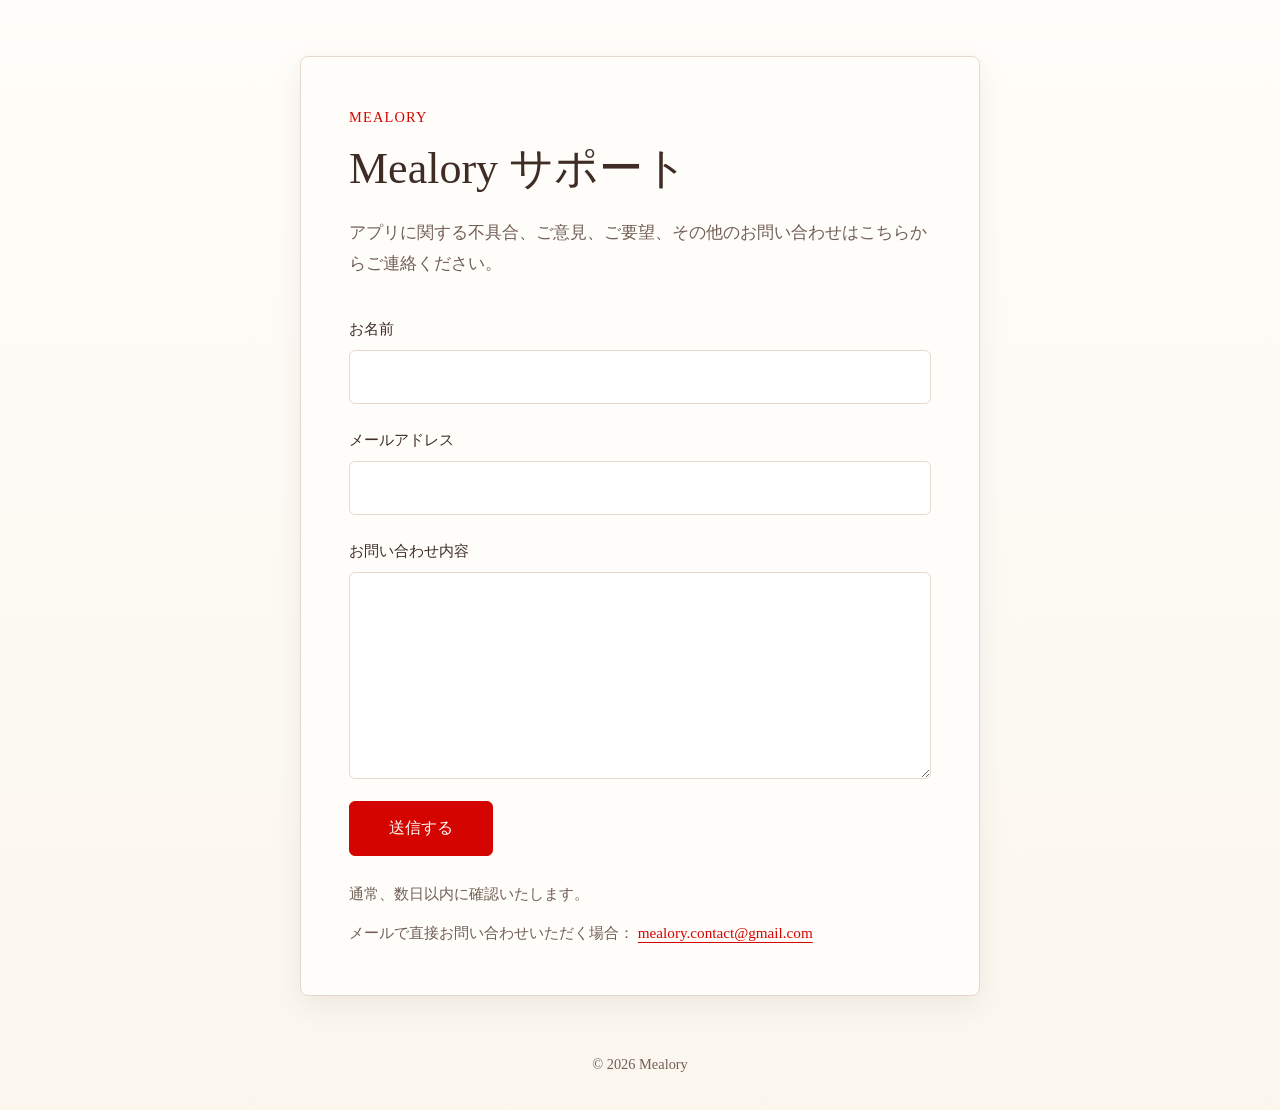
==== index.html @ 53781580 "Add Mealory support page" ====
<!DOCTYPE html>
<html lang="ja">
<head>
  <meta charset="UTF-8">
  <meta name="viewport" content="width=device-width, initial-scale=1.0">
  <title>Mealory サポート</title>
  <link rel="stylesheet" href="style.css">
</head>
<body>
  <main class="support-page">
    <section class="support-card" aria-labelledby="support-title">
      <p class="brand-label">Mealory</p>
      <h1 id="support-title">Mealory サポート</h1>

      <!-- ページ説明文を変更する場合は、下記の文言を編集してください。 -->
      <p class="lead">
        アプリに関する不具合、ご意見、ご要望、その他のお問い合わせはこちらからご連絡ください。
      </p>

      <!--
        お問い合わせ先メールアドレスを変更する場合は、
        下記 form の action と、直接メール用リンクの mailto を編集してください。
        現在の送信先: mealory.contact@gmail.com
      -->
      <form
        class="contact-form"
        action="mailto:mealory.contact@gmail.com?subject=Mealory%E3%81%B8%E3%81%AE%E3%81%8A%E5%95%8F%E3%81%84%E5%90%88%E3%82%8F%E3%81%9B"
        method="post"
        enctype="text/plain"
      >
        <div class="form-field">
          <label for="name">お名前</label>
          <input type="text" id="name" name="お名前" autocomplete="name" required>
        </div>

        <div class="form-field">
          <label for="email">メールアドレス</label>
          <input type="email" id="email" name="メールアドレス" autocomplete="email" required>
        </div>

        <div class="form-field">
          <label for="message">お問い合わせ内容</label>
          <textarea id="message" name="お問い合わせ内容" rows="7" required></textarea>
        </div>

        <button type="submit">送信する</button>
      </form>

      <!-- 対応目安の文言を変更する場合は、下記を編集してください。 -->
      <p class="note">通常、数日以内に確認いたします。</p>

      <p class="direct-mail">
        メールで直接お問い合わせいただく場合：
        <a href="mailto:mealory.contact@gmail.com?subject=Mealory%E3%81%B8%E3%81%AE%E3%81%8A%E5%95%8F%E3%81%84%E5%90%88%E3%82%8F%E3%81%9B">
          mealory.contact@gmail.com
        </a>
      </p>
    </section>
  </main>

  <footer class="site-footer">
    <p>© 2026 Mealory</p>
  </footer>
</body>
</html>
---- style.css ----
:root {
  --color-main: #d40500;
  --color-text: #3f2d25;
  --color-muted: #715f55;
  --color-border: #e5d9ce;
  --color-surface: #fffdf9;
  --color-background: #fbf7ef;
  --shadow-soft: 0 10px 28px rgba(77, 45, 32, 0.08);
}

* {
  box-sizing: border-box;
}

html {
  min-height: 100%;
}

body {
  margin: 0;
  min-height: 100vh;
  color: var(--color-text);
  font-family: Georgia, "Hiragino Mincho ProN", "Yu Mincho", "Times New Roman", serif;
  line-height: 1.8;
  background: linear-gradient(180deg, #fffdf9 0%, var(--color-background) 100%);
}

.support-page {
  display: flex;
  align-items: center;
  justify-content: center;
  min-height: calc(100vh - 96px);
  padding: 56px 20px 32px;
}

.support-card {
  width: min(100%, 680px);
  padding: 48px;
  border: 1px solid var(--color-border);
  border-radius: 8px;
  background: var(--color-surface);
  box-shadow: var(--shadow-soft);
}

.brand-label {
  margin: 0 0 8px;
  color: var(--color-main);
  font-size: 0.9rem;
  letter-spacing: 0.08em;
  text-transform: uppercase;
}

h1 {
  margin: 0;
  color: var(--color-text);
  font-size: clamp(2rem, 4vw, 2.75rem);
  font-weight: 500;
  line-height: 1.35;
}

.lead {
  margin: 20px 0 36px;
  color: var(--color-muted);
  font-size: 1.05rem;
}

.contact-form {
  display: grid;
  gap: 22px;
}

.form-field {
  display: grid;
  gap: 8px;
}

label {
  color: var(--color-text);
  font-size: 0.95rem;
}

input,
textarea {
  width: 100%;
  border: 1px solid var(--color-border);
  border-radius: 6px;
  padding: 13px 14px;
  color: var(--color-text);
  font: inherit;
  line-height: 1.6;
  background: #fff;
}

textarea {
  min-height: 160px;
  resize: vertical;
}

input:focus,
textarea:focus {
  outline: 2px solid rgba(212, 5, 0, 0.16);
  border-color: var(--color-main);
}

button {
  justify-self: start;
  min-width: 144px;
  border: 1px solid var(--color-main);
  border-radius: 6px;
  padding: 12px 28px;
  color: #fffdf9;
  font: inherit;
  background: var(--color-main);
  cursor: pointer;
}

button:focus {
  outline: 2px solid rgba(212, 5, 0, 0.22);
  outline-offset: 3px;
}

.note {
  margin: 24px 0 0;
  color: var(--color-muted);
  font-size: 0.95rem;
}

.direct-mail {
  margin: 12px 0 0;
  color: var(--color-muted);
  font-size: 0.95rem;
}

a {
  color: var(--color-main);
  text-decoration-thickness: 1px;
  text-underline-offset: 4px;
}

a:focus {
  outline: 2px solid rgba(212, 5, 0, 0.22);
  outline-offset: 3px;
}

.site-footer {
  padding: 24px 20px 32px;
  color: var(--color-muted);
  text-align: center;
  font-size: 0.9rem;
}

.site-footer p {
  margin: 0;
}

@media (max-width: 600px) {
  .support-page {
    align-items: flex-start;
    min-height: auto;
    padding: 28px 16px 20px;
  }

  .support-card {
    padding: 32px 22px;
  }

  .lead {
    margin-bottom: 30px;
  }

  button {
    width: 100%;
  }
}
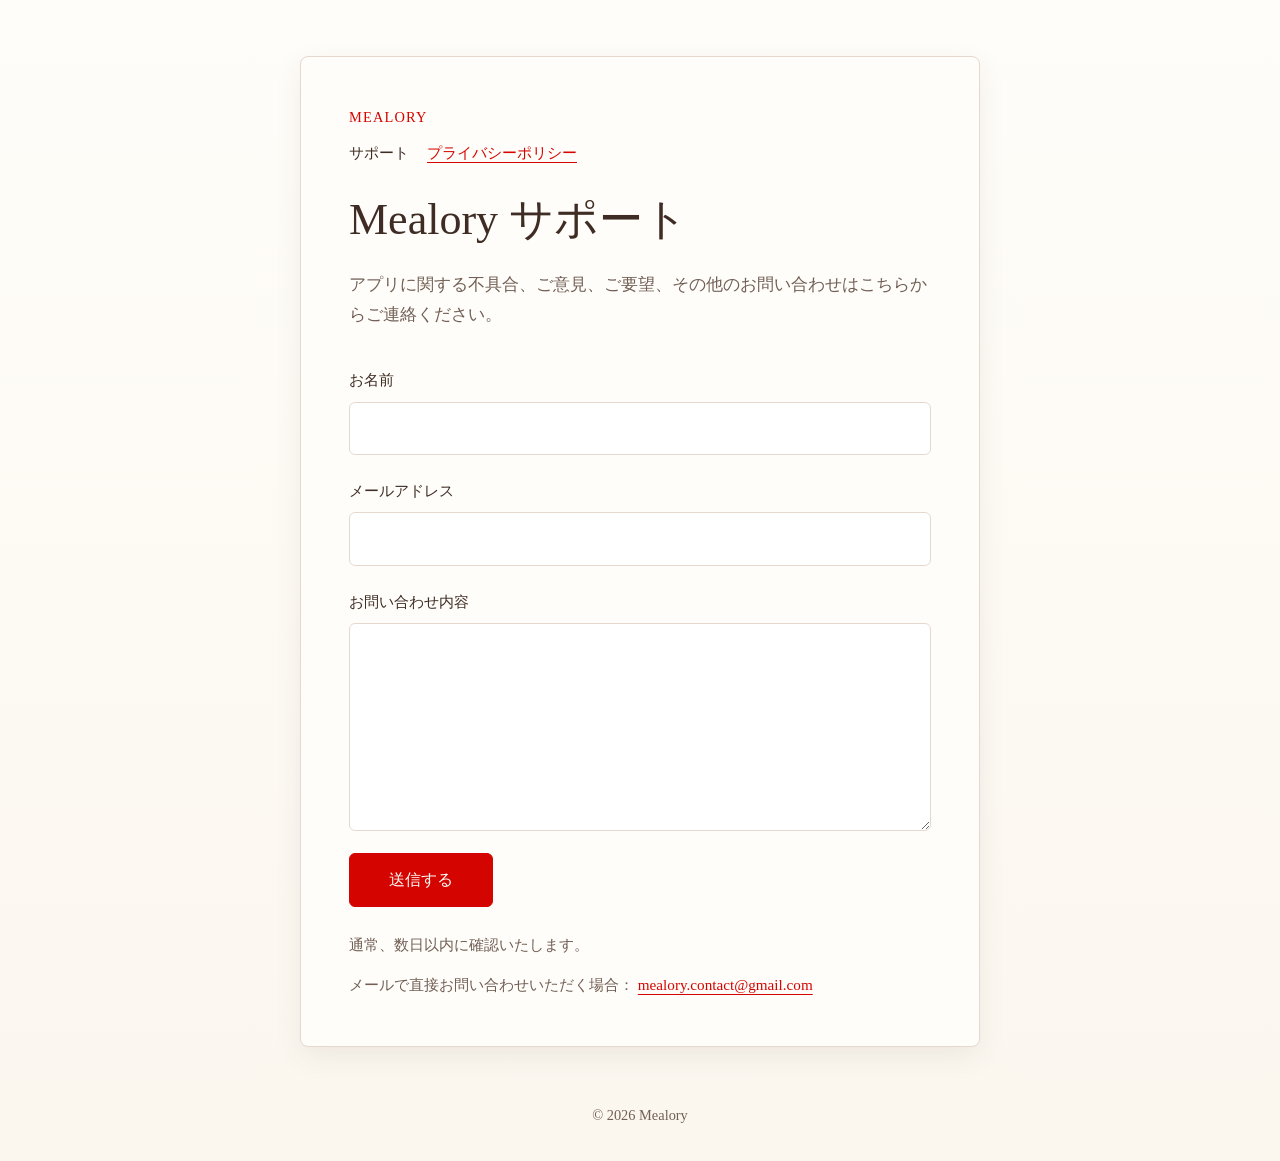
==== commit ccf23967: "Add privacy policy page" ====
--- a/index.html
+++ b/index.html
@@ -10,6 +10,10 @@
   <main class="support-page">
     <section class="support-card" aria-labelledby="support-title">
       <p class="brand-label">Mealory</p>
+      <nav class="site-nav" aria-label="ページ内ナビゲーション">
+        <a href="index.html" aria-current="page">サポート</a>
+        <a href="privacy.html">プライバシーポリシー</a>
+      </nav>
       <h1 id="support-title">Mealory サポート</h1>
 
       <!-- ページ説明文を変更する場合は、下記の文言を編集してください。 -->
--- a/style.css
+++ b/style.css
@@ -50,6 +50,19 @@
   text-transform: uppercase;
 }
 
+.site-nav {
+  display: flex;
+  flex-wrap: wrap;
+  gap: 10px 18px;
+  margin: 0 0 24px;
+  font-size: 0.95rem;
+}
+
+.site-nav a[aria-current="page"] {
+  color: var(--color-text);
+  text-decoration: none;
+}
+
 h1 {
   margin: 0;
   color: var(--color-text);
@@ -62,6 +75,41 @@
   margin: 20px 0 36px;
   color: var(--color-muted);
   font-size: 1.05rem;
+}
+
+.policy-page {
+  align-items: flex-start;
+}
+
+.policy-card {
+  width: min(100%, 760px);
+}
+
+.policy-section {
+  margin-top: 34px;
+}
+
+.policy-section h2 {
+  margin: 0 0 12px;
+  color: var(--color-text);
+  font-size: 1.25rem;
+  font-weight: 500;
+  line-height: 1.5;
+}
+
+.policy-section p {
+  margin: 0 0 14px;
+  color: var(--color-muted);
+}
+
+.policy-section ul {
+  margin: 0 0 16px;
+  padding-left: 1.4em;
+  color: var(--color-muted);
+}
+
+.policy-section li {
+  margin: 4px 0;
 }
 
 .contact-form {
@@ -131,6 +179,10 @@
   font-size: 0.95rem;
 }
 
+.back-link {
+  margin: 36px 0 0;
+}
+
 a {
   color: var(--color-main);
   text-decoration-thickness: 1px;
@@ -164,10 +216,18 @@
     padding: 32px 22px;
   }
 
+  .site-nav {
+    margin-bottom: 20px;
+  }
+
   .lead {
     margin-bottom: 30px;
   }
 
+  .policy-section {
+    margin-top: 28px;
+  }
+
   button {
     width: 100%;
   }
